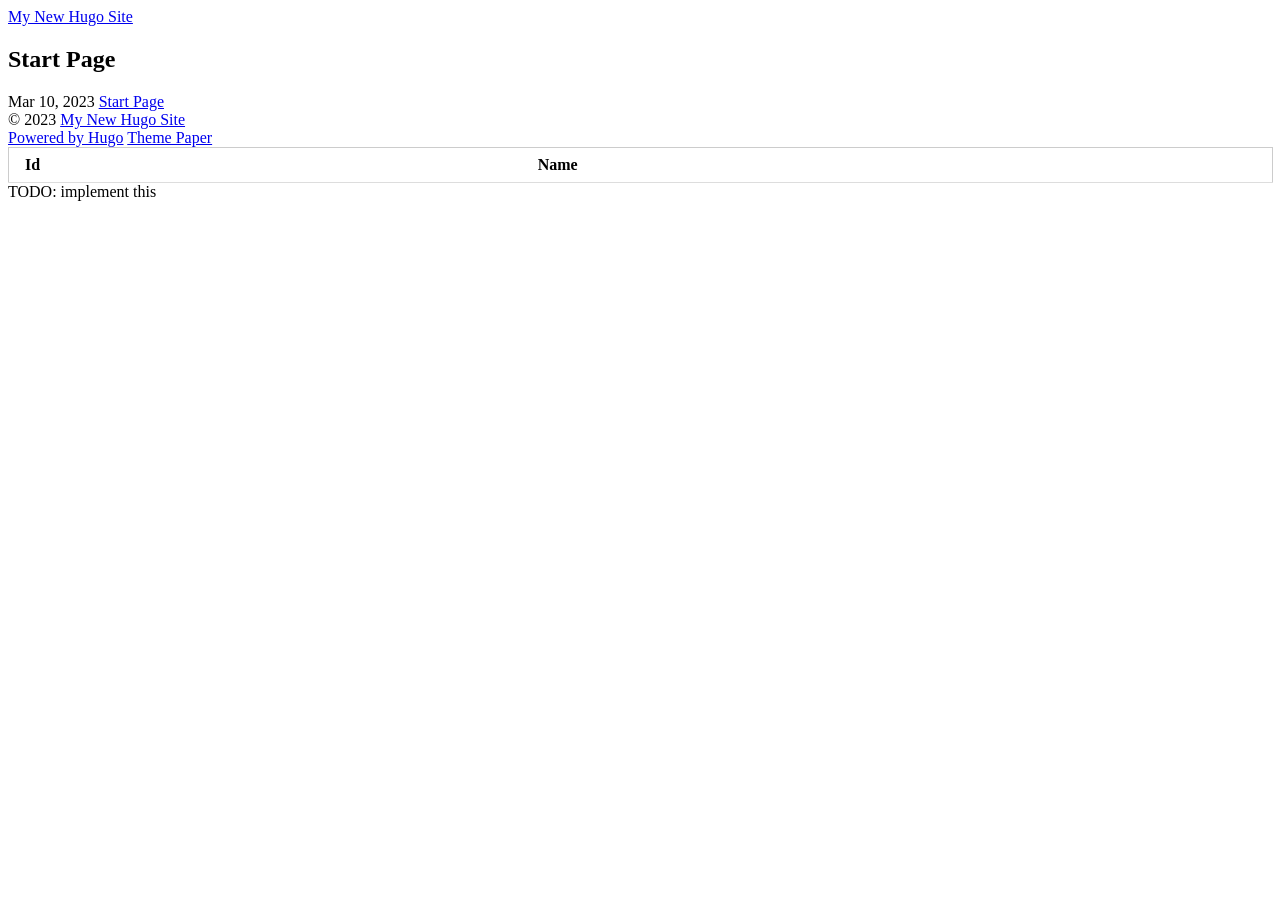
==== index.html @ e4cb15de "Update from https://github.com/g-tikautz/hugo-page/commit/5a14d4e0f225b4b221b2a412a4addc7fe1ceaff1" ====
<!DOCTYPE html>


























<html class="not-ready text-sm lg:text-base" style="--bg: #faf6f1"
  lang="en-us">
<head>
  <meta charset="utf-8" />
  <meta http-equiv="X-UA-Compatible" content="IE=edge" />
  <meta name="viewport" content="width=device-width, initial-scale=1, shrink-to-fit=no" />

  
  <title>My New Hugo Site</title>

  
  <meta name="theme-color" />

  
  
  
  
  <meta name="description" content="A personal blog" />
  <meta name="author" content="My New Hugo Site" />
  

  


  <script defer src="/main.js" defer></script>





  
  
  
  
  
  
  <link rel="preload stylesheet" as="style" href="http://example.org/main.min.css" />

  

  
   
  <link rel="preload" as="image" href="http://example.org/theme.png" />

  
  
  
  

  

  
  <link rel="icon" href="http://example.org/favicon.ico" />
  <link rel="apple-touch-icon" href="http://example.org/apple-touch-icon.png" />

  
  <meta name="generator" content="Hugo 0.111.1">

  
  
  <link rel="alternate" type="application/rss&#43;xml" href="http://example.org/index.xml" title="My New Hugo Site" />
  

  
  
  
  
  
  
  
  
  <meta property="og:title" content="My New Hugo Site" />
<meta property="og:description" content="" />
<meta property="og:type" content="website" />
<meta property="og:url" content="http://example.org/" />

  
  <meta itemprop="name" content="My New Hugo Site">
<meta itemprop="description" content="">
  
  <meta name="twitter:card" content="summary"/>
<meta name="twitter:title" content="My New Hugo Site"/>
<meta name="twitter:description" content=""/>

  
  
</head>

<body class="text-black duration-200 ease-out dark:text-white">
  <header class="mx-auto flex h-[5rem] max-w-3xl px-8 lg:justify-center">
  <div class="relative z-50 mr-auto flex items-center">
    <a
      class="-translate-x-[1px] -translate-y-0.5 text-3xl font-bold"
      href="http://example.org/"
      >My New Hugo Site</a
    >
    <div
      class="btn-dark text-[0] ml-6 h-6 w-6 shrink-0 cursor-pointer [background:url(./theme.png)_left_center/_auto_theme('spacing.6')_no-repeat] [transition:_background-position_0.4s_steps(5)] dark:[background-position:right]"
      role="button"
      aria-label="Dark"
    ></div>
  </div>

  <div
    class="btn-menu relative z-50 -mr-8 flex h-[5rem] w-[5rem] shrink-0 cursor-pointer flex-col items-center justify-center gap-2.5 lg:hidden"
    role="button"
    aria-label="Menu"
  ></div>

  
  <script>
    
    const htmlClass = document.documentElement.classList;
    setTimeout(() => {
      htmlClass.remove('not-ready');
    }, 10);

    
    const btnMenu = document.querySelector('.btn-menu');
    btnMenu.addEventListener('click', () => {
      htmlClass.toggle('open');
    });

    
    const metaTheme = document.querySelector('meta[name="theme-color"]');
    const lightBg = `"#faf6f1"`.replace(/"/g, '');
    const setDark = (isDark) => {
      metaTheme.setAttribute('content', isDark ? '#000' : lightBg);
      htmlClass[isDark ? 'add' : 'remove']('dark');
      localStorage.setItem('dark', isDark);
    };

    
    const darkScheme = window.matchMedia('(prefers-color-scheme: dark)');
    if (htmlClass.contains('dark')) {
      setDark(true);
    } else {
      const darkVal = localStorage.getItem('dark');
      setDark(darkVal ? darkVal === 'true' : darkScheme.matches);
    }

    
    darkScheme.addEventListener('change', (event) => {
      setDark(event.matches);
    });

    
    const btnDark = document.querySelector('.btn-dark');
    btnDark.addEventListener('click', () => {
      setDark(localStorage.getItem('dark') !== 'true');
    });
  </script>

  <div
    class="nav-wrapper fixed inset-x-0 top-full z-40 flex h-full select-none flex-col justify-center pb-16 duration-200 dark:bg-black lg:static lg:h-auto lg:flex-row lg:!bg-transparent lg:pb-0 lg:transition-none"
  >
    
    

    
  </div>
</header>


  <main
    class="prose prose-neutral relative mx-auto min-h-[calc(100%-10rem)] max-w-3xl px-8 pt-16 pb-24 dark:prose-invert">
    











 









<section class="relative my-10 first-of-type:mt-0 last-of-type:mb-0">
  <h2 class="!my-0 pb-1 !leading-none">Start Page</h2>
  <time class="text-sm opacity-50"
    >Mar 10, 2023</time
  >
  <a class="absolute inset-0 text-[0]" href="http://example.org/homepage/start-page/">Start Page</a>
</section>






  </main>

  <footer
  class="opaco mx-auto flex h-[5rem] max-w-3xl items-center px-8 text-[0.9em] opacity-50"
>
  <div class="mr-auto">
    &copy; 2023
    <a class="link" href="http://example.org/">My New Hugo Site</a>
  </div>
  <a class="link mx-6" href="https://gohugo.io/" rel="noopener" target="_blank"
    >Powered by Hugo️️</a
  >️
  <a
    class="link"
    href="https://github.com/nanxiaobei/hugo-paper"
    rel="noopener"
    target="_blank"
    >Theme Paper</a
  >
</footer>

</body>

</html>
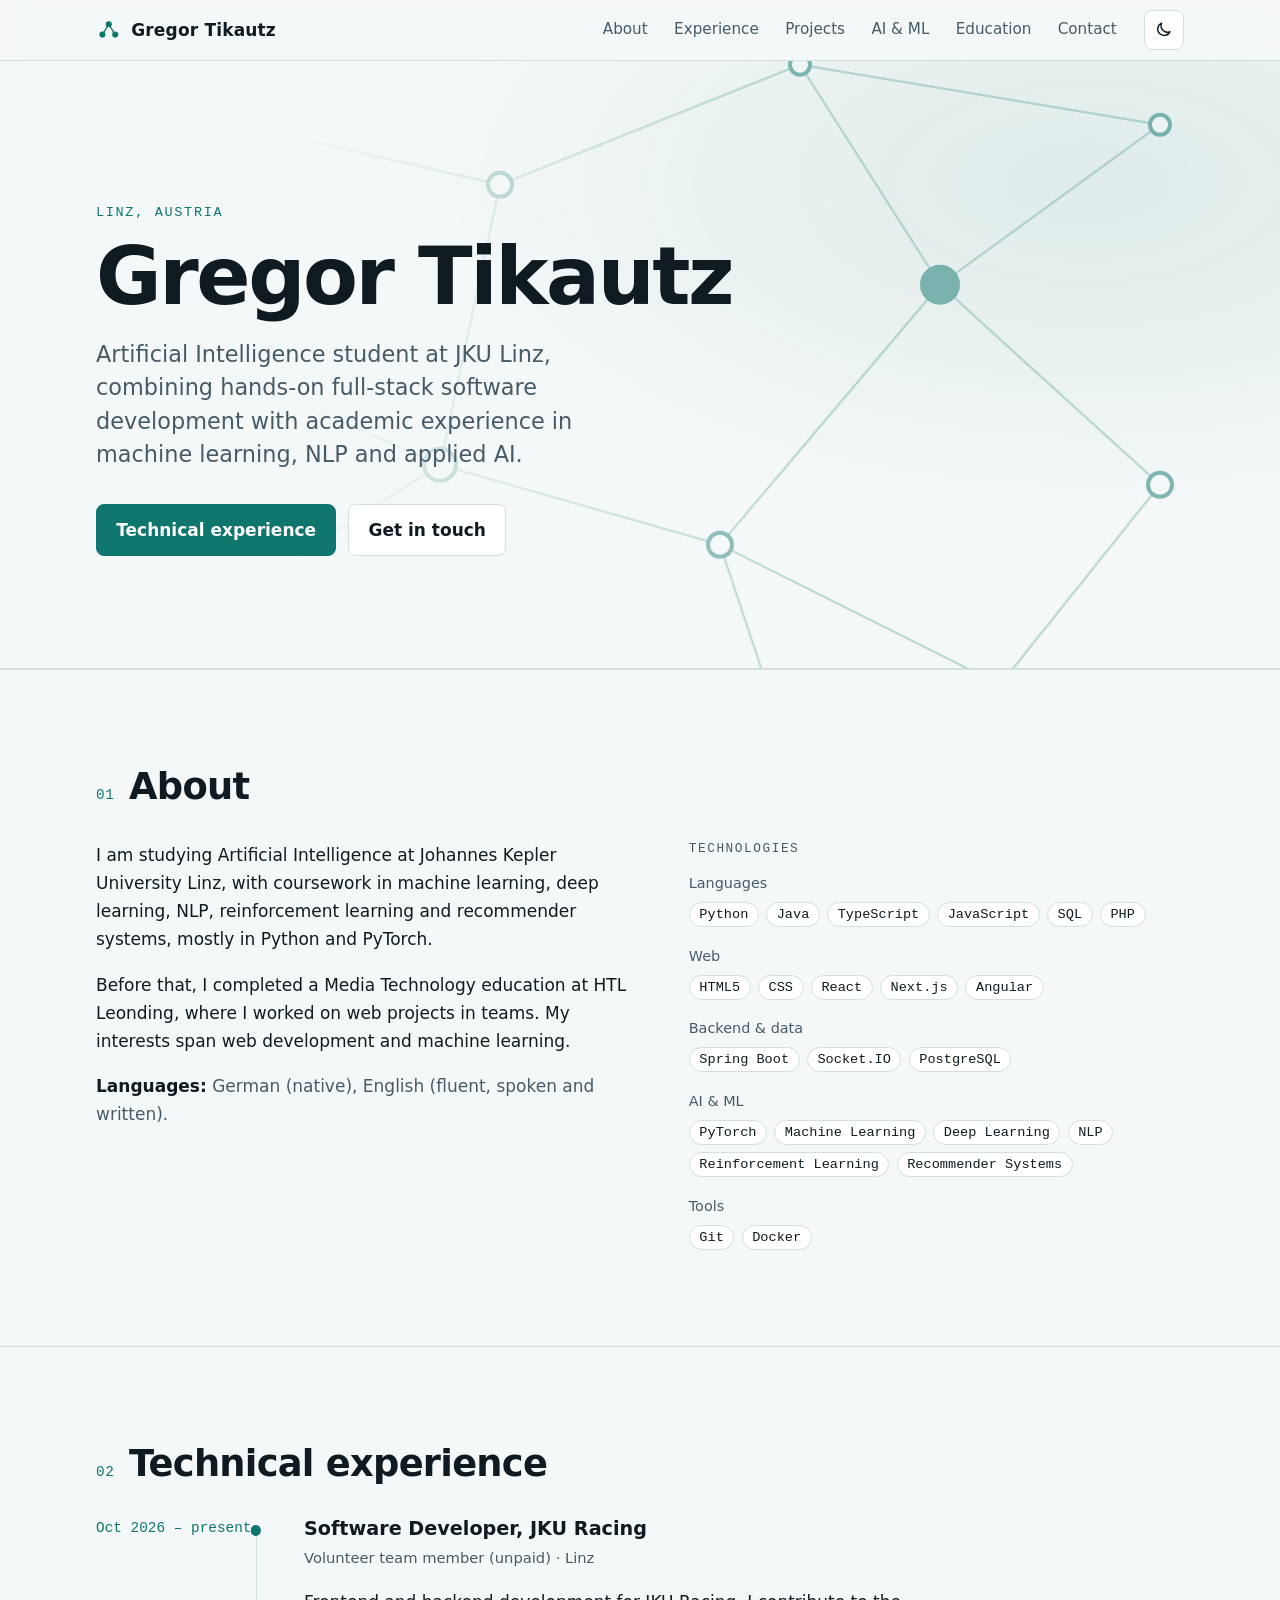
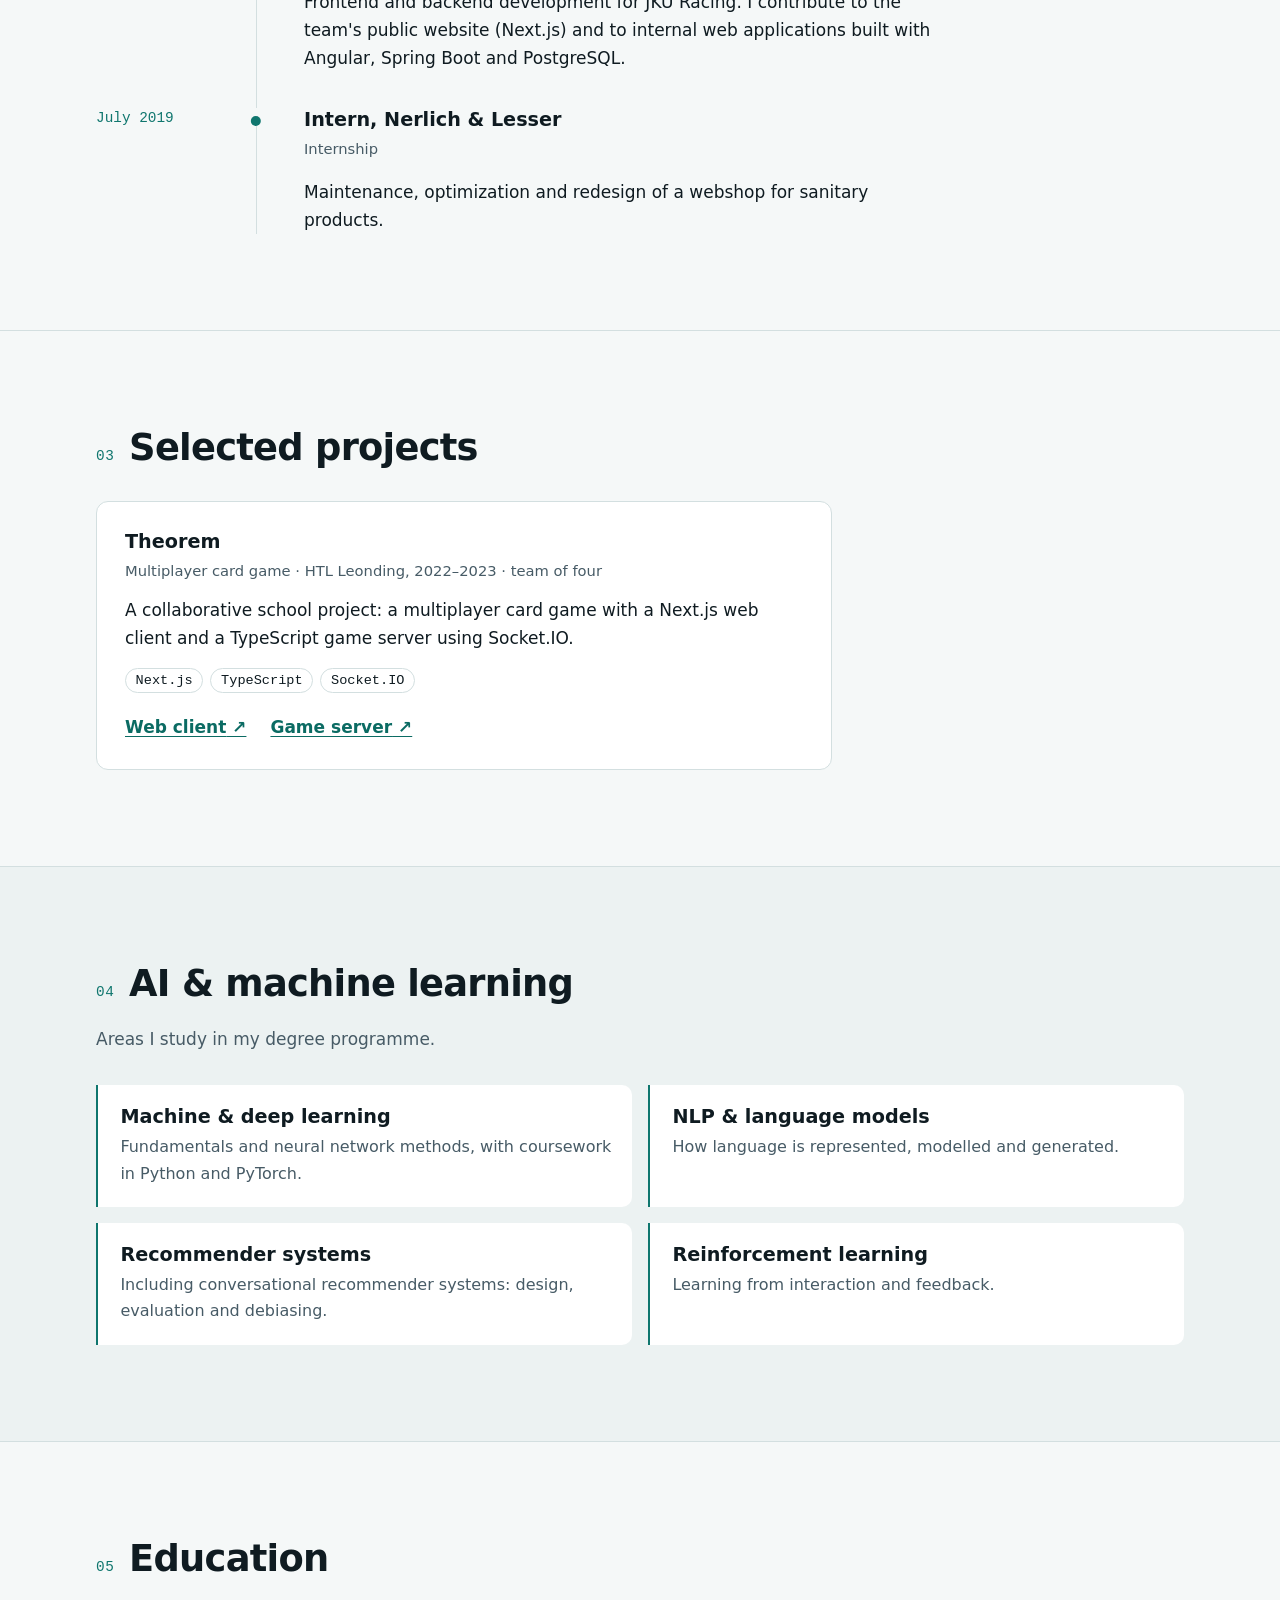
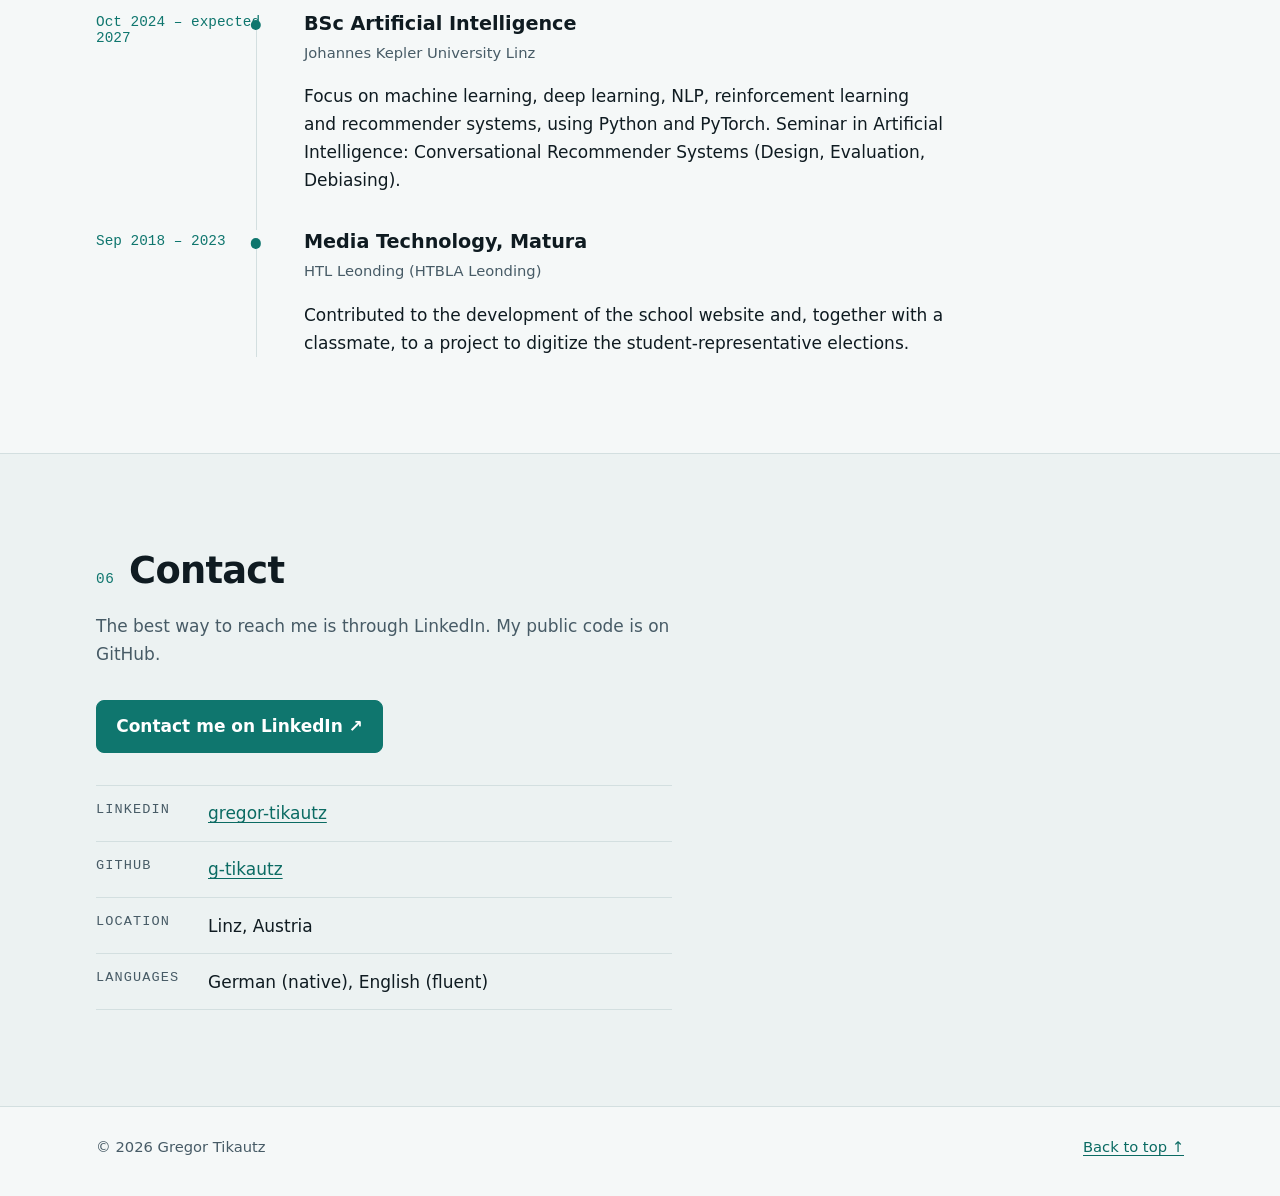
==== commit 06b7b969: "Replace 2023 Hugo placeholder with portfolio site Publishes the built static portfolio at the reposi" ====
--- a/index.html
+++ b/index.html
@@ -1,252 +1,203 @@
-<!DOCTYPE html>
-
-
-
-
-
-
-
-
-
-
-
-
-
-
-
-
-
-
-
-
-
-
-
-
-
-
-<html class="not-ready text-sm lg:text-base" style="--bg: #faf6f1"
-  lang="en-us">
+<!doctype html>
+<html lang="en" data-theme="dark">
 <head>
-  <meta charset="utf-8" />
-  <meta http-equiv="X-UA-Compatible" content="IE=edge" />
-  <meta name="viewport" content="width=device-width, initial-scale=1, shrink-to-fit=no" />
-
-  
-  <title>My New Hugo Site</title>
-
-  
-  <meta name="theme-color" />
-
-  
-  
-  
-  
-  <meta name="description" content="A personal blog" />
-  <meta name="author" content="My New Hugo Site" />
-  
-
-  
-
-
-  <script defer src="/main.js" defer></script>
-
-
-
-
-
-  
-  
-  
-  
-  
-  
-  <link rel="preload stylesheet" as="style" href="http://example.org/main.min.css" />
-
-  
-
-  
-   
-  <link rel="preload" as="image" href="http://example.org/theme.png" />
-
-  
-  
-  
-  
-
-  
-
-  
-  <link rel="icon" href="http://example.org/favicon.ico" />
-  <link rel="apple-touch-icon" href="http://example.org/apple-touch-icon.png" />
-
-  
-  <meta name="generator" content="Hugo 0.111.1">
-
-  
-  
-  <link rel="alternate" type="application/rss&#43;xml" href="http://example.org/index.xml" title="My New Hugo Site" />
-  
-
-  
-  
-  
-  
-  
-  
-  
-  
-  <meta property="og:title" content="My New Hugo Site" />
-<meta property="og:description" content="" />
-<meta property="og:type" content="website" />
-<meta property="og:url" content="http://example.org/" />
-
-  
-  <meta itemprop="name" content="My New Hugo Site">
-<meta itemprop="description" content="">
-  
-  <meta name="twitter:card" content="summary"/>
-<meta name="twitter:title" content="My New Hugo Site"/>
-<meta name="twitter:description" content=""/>
-
-  
-  
+  <meta charset="utf-8">
+  <meta name="viewport" content="width=device-width, initial-scale=1">
+  <title>Gregor Tikautz – AI Student &amp; Software Developer</title>
+  <meta name="description" content="Gregor Tikautz, Artificial Intelligence student at JKU Linz. Full-stack software development, machine learning, NLP and applied AI.">
+  <meta property="og:type" content="website">
+  <meta property="og:title" content="Gregor Tikautz – AI Student &amp; Software Developer">
+  <meta property="og:description" content="Artificial Intelligence student at JKU Linz. Full-stack software development, machine learning, NLP and applied AI.">
+  <meta name="color-scheme" content="dark light">
+  <meta name="theme-color" content="#0d1419">
+  <meta http-equiv="Content-Security-Policy" content="default-src 'none'; script-src 'self'; style-src 'self'; img-src 'self'; base-uri 'none'; form-action 'none'">
+  <link rel="icon" href="favicon.svg" type="image/svg+xml">
+  <script src="theme.js"></script>
+  <link rel="stylesheet" href="style.css">
+  <script src="main.js" defer></script>
 </head>
-
-<body class="text-black duration-200 ease-out dark:text-white">
-  <header class="mx-auto flex h-[5rem] max-w-3xl px-8 lg:justify-center">
-  <div class="relative z-50 mr-auto flex items-center">
-    <a
-      class="-translate-x-[1px] -translate-y-0.5 text-3xl font-bold"
-      href="http://example.org/"
-      >My New Hugo Site</a
-    >
-    <div
-      class="btn-dark text-[0] ml-6 h-6 w-6 shrink-0 cursor-pointer [background:url(./theme.png)_left_center/_auto_theme('spacing.6')_no-repeat] [transition:_background-position_0.4s_steps(5)] dark:[background-position:right]"
-      role="button"
-      aria-label="Dark"
-    ></div>
-  </div>
-
-  <div
-    class="btn-menu relative z-50 -mr-8 flex h-[5rem] w-[5rem] shrink-0 cursor-pointer flex-col items-center justify-center gap-2.5 lg:hidden"
-    role="button"
-    aria-label="Menu"
-  ></div>
-
-  
-  <script>
-    
-    const htmlClass = document.documentElement.classList;
-    setTimeout(() => {
-      htmlClass.remove('not-ready');
-    }, 10);
-
-    
-    const btnMenu = document.querySelector('.btn-menu');
-    btnMenu.addEventListener('click', () => {
-      htmlClass.toggle('open');
-    });
-
-    
-    const metaTheme = document.querySelector('meta[name="theme-color"]');
-    const lightBg = `"#faf6f1"`.replace(/"/g, '');
-    const setDark = (isDark) => {
-      metaTheme.setAttribute('content', isDark ? '#000' : lightBg);
-      htmlClass[isDark ? 'add' : 'remove']('dark');
-      localStorage.setItem('dark', isDark);
-    };
-
-    
-    const darkScheme = window.matchMedia('(prefers-color-scheme: dark)');
-    if (htmlClass.contains('dark')) {
-      setDark(true);
-    } else {
-      const darkVal = localStorage.getItem('dark');
-      setDark(darkVal ? darkVal === 'true' : darkScheme.matches);
-    }
-
-    
-    darkScheme.addEventListener('change', (event) => {
-      setDark(event.matches);
-    });
-
-    
-    const btnDark = document.querySelector('.btn-dark');
-    btnDark.addEventListener('click', () => {
-      setDark(localStorage.getItem('dark') !== 'true');
-    });
-  </script>
-
-  <div
-    class="nav-wrapper fixed inset-x-0 top-full z-40 flex h-full select-none flex-col justify-center pb-16 duration-200 dark:bg-black lg:static lg:h-auto lg:flex-row lg:!bg-transparent lg:pb-0 lg:transition-none"
-  >
-    
-    
-
-    
-  </div>
-</header>
-
-
-  <main
-    class="prose prose-neutral relative mx-auto min-h-[calc(100%-10rem)] max-w-3xl px-8 pt-16 pb-24 dark:prose-invert">
-    
-
-
-
-
-
-
-
-
-
-
-
- 
-
-
-
-
-
-
-
-
-
-<section class="relative my-10 first-of-type:mt-0 last-of-type:mb-0">
-  <h2 class="!my-0 pb-1 !leading-none">Start Page</h2>
-  <time class="text-sm opacity-50"
-    >Mar 10, 2023</time
-  >
-  <a class="absolute inset-0 text-[0]" href="http://example.org/homepage/start-page/">Start Page</a>
-</section>
-
-
-
-
-
-
+<body>
+  <a class="skip" href="#main">Skip to content</a>
+
+  <header class="site-header">
+    <div class="wrap bar">
+      <a class="brand" href="#top" aria-label="Gregor Tikautz, back to top">
+        <svg class="mark" viewBox="0 0 32 32" aria-hidden="true" focusable="false"><path d="M8 22 16 9l8 13" /><circle cx="8" cy="22" r="3"/><circle cx="16" cy="9" r="3"/><circle cx="24" cy="22" r="3"/></svg>
+        <span>Gregor Tikautz</span>
+      </a>
+      <nav id="site-nav" aria-label="Primary">
+        <ul class="nav">
+          <li><a href="#about">About</a></li>
+          <li><a href="#experience">Experience</a></li>
+          <li><a href="#projects">Projects</a></li>
+          <li><a href="#ai">AI &amp; ML</a></li>
+          <li><a href="#education">Education</a></li>
+          <li><a href="#contact">Contact</a></li>
+        </ul>
+      </nav>
+      <button id="menu-toggle" class="menu-toggle" type="button" aria-expanded="false" aria-controls="site-nav">
+        <svg class="i-open" viewBox="0 0 24 24" aria-hidden="true" focusable="false"><path d="M4 7h16M4 12h16M4 17h16"/></svg>
+        <svg class="i-close" viewBox="0 0 24 24" aria-hidden="true" focusable="false"><path d="M6 6l12 12M18 6 6 18"/></svg>
+        <span>Menu</span>
+      </button>
+      <button id="theme-toggle" class="theme-toggle" type="button" aria-pressed="true" aria-label="Switch to light theme">
+        <svg class="i-sun" viewBox="0 0 24 24" aria-hidden="true" focusable="false"><circle cx="12" cy="12" r="4"/><path d="M12 2v2M12 20v2M2 12h2M20 12h2M4.9 4.9l1.4 1.4M17.7 17.7l1.4 1.4M4.9 19.1l1.4-1.4M17.7 6.3l1.4-1.4"/></svg>
+        <svg class="i-moon" viewBox="0 0 24 24" aria-hidden="true" focusable="false"><path d="M20 14.5A8 8 0 0 1 9.5 4 8 8 0 1 0 20 14.5z"/></svg>
+      </button>
+    </div>
+  </header>
+
+  <main id="main">
+    <section id="top" class="hero" aria-labelledby="hero-title">
+      <svg class="net" viewBox="0 0 640 480" aria-hidden="true" focusable="false" preserveAspectRatio="xMaxYMid slice">
+        <g class="edges">
+          <path d="M80 380 220 290 360 330 470 200 580 120"/>
+          <path d="M220 290 250 150 400 90 470 200"/>
+          <path d="M360 330 500 400 580 300 470 200"/>
+          <path d="M250 150 120 120 60 220 220 290"/>
+          <path d="M400 90 580 120"/>
+          <path d="M500 400 400 450 360 330"/>
+        </g>
+        <g class="nodes">
+          <circle cx="80" cy="380" r="5"/><circle cx="220" cy="290" r="8"/><circle cx="360" cy="330" r="6"/>
+          <circle cx="470" cy="200" r="9" class="hot"/><circle cx="580" cy="120" r="5"/><circle cx="250" cy="150" r="6"/>
+          <circle cx="400" cy="90" r="5"/><circle cx="500" cy="400" r="5"/><circle cx="580" cy="300" r="6"/>
+          <circle cx="120" cy="120" r="4"/><circle cx="60" cy="220" r="5"/><circle cx="400" cy="450" r="4"/>
+        </g>
+      </svg>
+      <div class="wrap hero-inner">
+        <p class="eyebrow">Linz, Austria</p>
+        <h1 id="hero-title">Gregor Tikautz</h1>
+        <p class="lede">Artificial Intelligence student at JKU Linz, combining hands-on full-stack software development with academic experience in machine learning, NLP and applied AI.</p>
+        <ul class="actions">
+          <li><a class="btn primary" href="#experience">Technical experience</a></li>
+          <li><a class="btn" href="#contact">Get in touch</a></li>
+        </ul>
+      </div>
+    </section>
+
+    <section id="about" aria-labelledby="about-h">
+      <div class="wrap">
+        <h2 id="about-h"><span class="num" aria-hidden="true">01</span>About</h2>
+        <div class="grid two">
+          <div class="prose">
+            <p>I am studying Artificial Intelligence at Johannes Kepler University Linz, with coursework in machine learning, deep learning, NLP, reinforcement learning and recommender systems, mostly in Python and PyTorch.</p>
+            <p>Before that, I completed a Media Technology education at HTL Leonding, where I worked on web projects in teams. My interests span web development and machine learning.</p>
+            <p class="langs"><strong>Languages:</strong> German (native), English (fluent, spoken and written).</p>
+          </div>
+          <div class="skills">
+            <h3 class="small">Technologies</h3>
+            <dl>
+              <div><dt>Languages</dt><dd><ul class="tags"><li>Python</li><li>Java</li><li>TypeScript</li><li>JavaScript</li><li>SQL</li><li>PHP</li></ul></dd></div>
+              <div><dt>Web</dt><dd><ul class="tags"><li>HTML5</li><li>CSS</li><li>React</li><li>Next.js</li><li>Angular</li></ul></dd></div>
+              <div><dt>Backend &amp; data</dt><dd><ul class="tags"><li>Spring Boot</li><li>Socket.IO</li><li>PostgreSQL</li></ul></dd></div>
+              <div><dt>AI &amp; ML</dt><dd><ul class="tags"><li>PyTorch</li><li>Machine Learning</li><li>Deep Learning</li><li>NLP</li><li>Reinforcement Learning</li><li>Recommender Systems</li></ul></dd></div>
+              <div><dt>Tools</dt><dd><ul class="tags"><li>Git</li><li>Docker</li></ul></dd></div>
+            </dl>
+          </div>
+        </div>
+      </div>
+    </section>
+
+    <section id="experience" aria-labelledby="exp-h">
+      <div class="wrap">
+        <h2 id="exp-h"><span class="num" aria-hidden="true">02</span>Technical experience</h2>
+        <ol class="timeline">
+          <li>
+            <div class="when"><time datetime="2026-10">Oct 2026</time> – present</div>
+            <div class="what">
+              <h3>Software Developer, JKU Racing</h3>
+              <p class="meta">Volunteer team member (unpaid) · Linz</p>
+              <p>Frontend and backend development for JKU Racing. I contribute to the team's public website (Next.js) and to internal web applications built with Angular, Spring Boot and PostgreSQL.</p>
+            </div>
+          </li>
+          <li>
+            <div class="when"><time datetime="2019-07">July 2019</time></div>
+            <div class="what">
+              <h3>Intern, Nerlich &amp; Lesser</h3>
+              <p class="meta">Internship</p>
+              <p>Maintenance, optimization and redesign of a webshop for sanitary products.</p>
+            </div>
+          </li>
+        </ol>
+      </div>
+    </section>
+
+    <section id="projects" aria-labelledby="proj-h">
+      <div class="wrap">
+        <h2 id="proj-h"><span class="num" aria-hidden="true">03</span>Selected projects</h2>
+        <article class="card project">
+          <div class="card-head">
+            <h3>Theorem</h3>
+            <p class="meta">Multiplayer card game · HTL Leonding, 2022–2023 · team of four</p>
+          </div>
+          <p>A collaborative school project: a multiplayer card game with a Next.js web client and a TypeScript game server using Socket.IO.</p>
+          <ul class="tags"><li>Next.js</li><li>TypeScript</li><li>Socket.IO</li></ul>
+          <ul class="links">
+            <li><a href="https://github.com/5AHITM/Theorem" rel="noopener">Web client<span class="sr"> (GitHub repository)</span> ↗</a></li>
+            <li><a href="https://github.com/g-tikautz/Theorem-socket-server" rel="noopener">Game server<span class="sr"> (GitHub repository)</span> ↗</a></li>
+          </ul>
+        </article>
+      </div>
+    </section>
+
+    <section id="ai" aria-labelledby="ai-h">
+      <div class="wrap">
+        <h2 id="ai-h"><span class="num" aria-hidden="true">04</span>AI &amp; machine learning</h2>
+        <p class="section-intro">Areas I study in my degree programme.</p>
+        <ul class="interests">
+          <li><h3>Machine &amp; deep learning</h3><p>Fundamentals and neural network methods, with coursework in Python and PyTorch.</p></li>
+          <li><h3>NLP &amp; language models</h3><p>How language is represented, modelled and generated.</p></li>
+          <li><h3>Recommender systems</h3><p>Including conversational recommender systems: design, evaluation and debiasing.</p></li>
+          <li><h3>Reinforcement learning</h3><p>Learning from interaction and feedback.</p></li>
+        </ul>
+      </div>
+    </section>
+
+    <section id="education" aria-labelledby="edu-h">
+      <div class="wrap">
+        <h2 id="edu-h"><span class="num" aria-hidden="true">05</span>Education</h2>
+        <ol class="timeline">
+          <li>
+            <div class="when">Oct 2024 – expected 2027</div>
+            <div class="what">
+              <h3>BSc Artificial Intelligence</h3>
+              <p class="meta">Johannes Kepler University Linz</p>
+              <p>Focus on machine learning, deep learning, NLP, reinforcement learning and recommender systems, using Python and PyTorch. Seminar in Artificial Intelligence: Conversational Recommender Systems (Design, Evaluation, Debiasing).</p>
+            </div>
+          </li>
+          <li>
+            <div class="when">Sep 2018 – 2023</div>
+            <div class="what">
+              <h3>Media Technology, Matura</h3>
+              <p class="meta">HTL Leonding (HTBLA Leonding)</p>
+              <p>Contributed to the development of the school website and, together with a classmate, to a project to digitize the student-representative elections.</p>
+            </div>
+          </li>
+        </ol>
+      </div>
+    </section>
+
+    <section id="contact" aria-labelledby="contact-h">
+      <div class="wrap">
+        <h2 id="contact-h"><span class="num" aria-hidden="true">06</span>Contact</h2>
+        <p class="section-intro">The best way to reach me is through LinkedIn. My public code is on GitHub.</p>
+        <p class="contact-cta"><a class="btn primary" href="https://www.linkedin.com/in/gregor-tikautz-406a78265/" rel="noopener me">Contact me on LinkedIn<span class="sr"> (opens LinkedIn)</span> ↗</a></p>
+        <ul class="contact">
+          <li><span class="label">LinkedIn</span><a href="https://www.linkedin.com/in/gregor-tikautz-406a78265/" rel="noopener me">gregor-tikautz</a></li>
+          <li><span class="label">GitHub</span><a href="https://github.com/g-tikautz" rel="noopener me">g-tikautz</a></li>
+          <li><span class="label">Location</span><span>Linz, Austria</span></li>
+          <li><span class="label">Languages</span><span>German (native), English (fluent)</span></li>
+        </ul>
+      </div>
+    </section>
   </main>
 
-  <footer
-  class="opaco mx-auto flex h-[5rem] max-w-3xl items-center px-8 text-[0.9em] opacity-50"
->
-  <div class="mr-auto">
-    &copy; 2023
-    <a class="link" href="http://example.org/">My New Hugo Site</a>
-  </div>
-  <a class="link mx-6" href="https://gohugo.io/" rel="noopener" target="_blank"
-    >Powered by Hugo️️</a
-  >️
-  <a
-    class="link"
-    href="https://github.com/nanxiaobei/hugo-paper"
-    rel="noopener"
-    target="_blank"
-    >Theme Paper</a
-  >
-</footer>
-
+  <footer class="site-footer">
+    <div class="wrap">
+      <p>© <span id="year">2026</span> Gregor Tikautz</p>
+      <p><a href="#top">Back to top ↑</a></p>
+    </div>
+  </footer>
 </body>
-
-</html>+</html>
--- a/style.css
+++ b/style.css
@@ -0,0 +1,150 @@
+:root {
+  --bg: #0d1419; --bg-2: #121b22; --surface: #162029; --line: #25333f;
+  --text: #e6edf1; --muted: #9db0bc; --accent: #2dd4bf; --accent-ink: #062622;
+  --link: #5eead4; --focus: #5eead4; --net: #2dd4bf;
+  --font: "Segoe UI Variable Display", "Segoe UI", Inter, system-ui, -apple-system, "Helvetica Neue", Arial, sans-serif;
+  --mono: ui-monospace, "Cascadia Code", "SF Mono", Consolas, Menlo, monospace;
+  --max: 68rem;
+  color-scheme: dark;
+}
+:root[data-theme="light"] {
+  --bg: #f5f8f8; --bg-2: #ecf2f2; --surface: #ffffff; --line: #d3dfe0;
+  --text: #0f1b21; --muted: #475b66; --accent: #0f766e; --accent-ink: #ffffff;
+  --link: #0b6b63; --focus: #0f766e; --net: #0f766e;
+  color-scheme: light;
+}
+* { box-sizing: border-box; }
+html { scroll-behavior: smooth; scroll-padding-top: 4.5rem; }
+body { margin: 0; background: var(--bg); color: var(--text); font: 1.0625rem/1.65 var(--font); -webkit-font-smoothing: antialiased; }
+a { color: var(--link); text-underline-offset: .2em; }
+a:hover { text-decoration-thickness: 2px; }
+:focus-visible { outline: 3px solid var(--focus); outline-offset: 3px; border-radius: 3px; }
+ul, ol { margin: 0; padding: 0; list-style: none; }
+.wrap { width: min(100% - 2rem, var(--max)); margin-inline: auto; }
+.sr { position: absolute; width: 1px; height: 1px; overflow: hidden; clip-path: inset(50%); white-space: nowrap; }
+.skip { position: absolute; left: 1rem; top: -4rem; background: var(--accent); color: var(--accent-ink); padding: .6rem 1rem; border-radius: 6px; z-index: 20; font-weight: 600; }
+.skip:focus { top: 1rem; }
+
+.site-header { position: sticky; top: 0; z-index: 10; background: color-mix(in srgb, var(--bg) 88%, transparent); backdrop-filter: blur(10px); border-bottom: 1px solid var(--line); }
+.bar { display: flex; align-items: center; gap: 1rem; min-height: 3.75rem; }
+.brand { display: flex; align-items: center; gap: .6rem; font-weight: 650; color: var(--text); text-decoration: none; letter-spacing: .01em; }
+.mark { width: 1.6rem; height: 1.6rem; fill: var(--accent); stroke: var(--accent); stroke-width: 1.6; }
+.mark path { fill: none; }
+nav { margin-left: auto; }
+.nav { display: flex; gap: .25rem; }
+.nav a { display: block; padding: .45rem .7rem; color: var(--muted); text-decoration: none; border-radius: 6px; font-size: .95rem; }
+.nav a:hover { color: var(--text); background: var(--surface); }
+.theme-toggle { display: grid; place-items: center; width: 2.5rem; height: 2.5rem; border: 1px solid var(--line); background: var(--surface); color: var(--text); border-radius: 8px; cursor: pointer; }
+.theme-toggle:hover { border-color: var(--accent); }
+.theme-toggle svg { width: 1.2rem; height: 1.2rem; fill: none; stroke: currentColor; stroke-width: 1.8; stroke-linecap: round; stroke-linejoin: round; }
+:root[data-theme="dark"] .i-moon, :root[data-theme="light"] .i-sun { display: none; }
+
+.hero { position: relative; overflow: hidden; padding: clamp(4.5rem, 12vw, 9rem) 0 clamp(4rem, 9vw, 7rem); border-bottom: 1px solid var(--line); background: radial-gradient(60rem 30rem at 85% 20%, color-mix(in srgb, var(--accent) 10%, transparent), transparent 70%), var(--bg); }
+.net { position: absolute; inset: 0; width: 100%; height: 100%; opacity: .5; pointer-events: none; }
+.net .edges path { fill: none; stroke: var(--net); stroke-width: 1.2; opacity: .45; }
+.net .nodes circle { fill: var(--bg); stroke: var(--net); stroke-width: 2; }
+.net .nodes .hot { fill: var(--net); }
+.hero-inner { position: relative; }
+.hero-inner > * { max-width: 44rem; }
+.eyebrow { font: .85rem var(--mono); letter-spacing: .12em; text-transform: uppercase; color: var(--accent); margin: 0 0 1rem; }
+h1 { font-size: clamp(2.8rem, 8vw, 5rem); line-height: 1.02; letter-spacing: -.03em; margin: 0 0 1.25rem; font-weight: 700; }
+.lede { font-size: clamp(1.15rem, 2.4vw, 1.4rem); color: var(--muted); max-width: 36rem; margin: 0 0 2rem; line-height: 1.5; }
+.actions { display: flex; flex-wrap: wrap; gap: .75rem; }
+.btn { display: inline-block; padding: .7rem 1.2rem; border: 1px solid var(--line); border-radius: 8px; text-decoration: none; color: var(--text); background: var(--surface); font-weight: 600; }
+.btn:hover { border-color: var(--accent); }
+.btn.primary { background: var(--accent); color: var(--accent-ink); border-color: var(--accent); }
+.btn.primary:hover { filter: brightness(1.08); }
+
+section { padding: clamp(3.5rem, 8vw, 6rem) 0; }
+section + section { border-top: 1px solid var(--line); }
+#ai, #contact { background: var(--bg-2); }
+h2 { display: flex; align-items: baseline; gap: .9rem; font-size: clamp(1.7rem, 4vw, 2.3rem); letter-spacing: -.02em; margin: 0 0 2rem; line-height: 1.15; }
+.num { font: .9rem var(--mono); color: var(--accent); letter-spacing: .05em; }
+h3 { font-size: 1.2rem; margin: 0 0 .25rem; line-height: 1.3; }
+h3.small { font: .8rem var(--mono); letter-spacing: .12em; text-transform: uppercase; color: var(--muted); margin-bottom: 1rem; }
+.section-intro { color: var(--muted); max-width: 40rem; margin: -.75rem 0 2rem; }
+.meta { font-size: .92rem; color: var(--muted); margin: 0 0 .6rem; }
+.grid.two { display: grid; gap: 3rem; grid-template-columns: 1fr; }
+@media (min-width: 52rem) { .grid.two { grid-template-columns: 1.1fr 1fr; } }
+.prose p { margin: 0 0 1.1rem; max-width: 38rem; }
+.langs { color: var(--muted); }
+.langs strong { color: var(--text); }
+
+.skills dl { margin: 0; display: grid; gap: 1.1rem; }
+.skills dt { font-size: .9rem; color: var(--muted); margin-bottom: .4rem; }
+.skills dd { margin: 0; }
+.tags { display: flex; flex-wrap: wrap; gap: .45rem; }
+.tags li { font: .85rem var(--mono); padding: .25rem .6rem; border: 1px solid var(--line); border-radius: 999px; background: var(--surface); }
+
+.timeline { display: grid; gap: 2.25rem; }
+.timeline li { display: grid; gap: .5rem 2rem; grid-template-columns: 1fr; position: relative; }
+@media (min-width: 46rem) {
+  .timeline li { grid-template-columns: 11rem 1fr; }
+  .timeline li::before { content: ""; position: absolute; left: 11rem; top: .55rem; bottom: -2.25rem; width: 1px; background: var(--line); transform: translateX(-1rem); }
+  .timeline li:last-child::before { bottom: 0; }
+  .timeline li::after { content: ""; position: absolute; left: 11rem; top: .5rem; width: .65rem; height: .65rem; border-radius: 50%; background: var(--accent); transform: translateX(calc(-1rem - 50%)); }
+}
+.when { font: .9rem var(--mono); color: var(--accent); padding-top: .15rem; }
+.what p:last-child { margin-bottom: 0; max-width: 40rem; }
+
+.card { background: var(--surface); border: 1px solid var(--line); border-radius: 12px; padding: 1.75rem; max-width: 46rem; }
+.card p { margin: 0 0 1rem; }
+.card .meta { margin-bottom: .75rem; }
+.card .tags { margin-bottom: 1.25rem; }
+.links { display: flex; flex-wrap: wrap; gap: .5rem 1.5rem; }
+.links a { font-weight: 600; }
+
+.interests { display: grid; gap: 1rem; grid-template-columns: 1fr; }
+@media (min-width: 40rem) { .interests { grid-template-columns: 1fr 1fr; } }
+.interests li { padding: 1.25rem 1.25rem 1.25rem 1.4rem; border-left: 2px solid var(--accent); background: var(--surface); border-radius: 0 10px 10px 0; }
+.interests p { margin: .25rem 0 0; color: var(--muted); font-size: 1rem; }
+
+.contact { display: grid; max-width: 36rem; border-top: 1px solid var(--line); }
+.contact li { display: flex; gap: 1rem; padding: .85rem 0; border-bottom: 1px solid var(--line); flex-wrap: wrap; }
+.label { flex: 0 0 6rem; font: .85rem var(--mono); letter-spacing: .08em; text-transform: uppercase; color: var(--muted); padding-top: .15rem; }
+
+.site-footer { border-top: 1px solid var(--line); padding: 1.75rem 0; color: var(--muted); font-size: .92rem; }
+.site-footer .wrap { display: flex; justify-content: space-between; flex-wrap: wrap; gap: .5rem; }
+.site-footer p { margin: 0; }
+
+@media (prefers-reduced-motion: reduce) { html { scroll-behavior: auto; } * { transition: none !important; animation: none !important; } }
+
+.nf { padding: 8rem 0; }
+
+
+.menu-toggle { display: none; align-items: center; gap: .5rem; height: 2.75rem; padding: 0 .9rem; border: 1px solid var(--line); background: var(--surface); color: var(--text); border-radius: 8px; font: inherit; font-size: .95rem; font-weight: 600; cursor: pointer; }
+.menu-toggle:hover { border-color: var(--accent); }
+.menu-toggle svg { width: 1.2rem; height: 1.2rem; fill: none; stroke: currentColor; stroke-width: 1.8; stroke-linecap: round; }
+.menu-toggle .i-close { display: none; }
+.menu-toggle[aria-expanded="true"] .i-open { display: none; }
+.menu-toggle[aria-expanded="true"] .i-close { display: block; }
+
+@media (max-width: 52rem) {
+  .net { opacity: .3; }
+  html { scroll-padding-top: 4.75rem; }
+  .theme-toggle { width: 2.75rem; height: 2.75rem; }
+  .bar { flex-wrap: wrap; min-height: 4rem; }
+  .brand { margin-right: auto; }
+  nav { margin-left: 0; order: 3; flex: 0 0 100%; }
+  .nav { flex-wrap: wrap; padding-bottom: .6rem; }
+  .nav a { min-height: 2.75rem; display: flex; align-items: center; padding: 0 .75rem; }
+  /* With JS: collapsible overlay menu, so the header never changes height. */
+  .js .menu-toggle { display: inline-flex; }
+  .js nav { display: none; position: absolute; left: 0; right: 0; top: 100%; background: var(--bg); border-bottom: 1px solid var(--line); box-shadow: 0 12px 24px -12px rgb(0 0 0 / .35); }
+  .js nav.open { display: block; }
+  .js .nav { flex-direction: column; gap: 0; width: min(100% - 2rem, var(--max)); margin-inline: auto; padding: .5rem 0 .75rem; }
+  .js .nav a { font-size: 1.05rem; border-radius: 8px; }
+}
+@media (max-width: 52rem) and (prefers-reduced-motion: no-preference) {
+  .js nav.open { animation: menu-in .15s ease-out; }
+  @keyframes menu-in { from { opacity: 0; transform: translateY(-4px); } }
+}
+@media (min-width: 52.01rem) {
+  .net { -webkit-mask-image: linear-gradient(90deg, transparent 20%, #000 62%); mask-image: linear-gradient(90deg, transparent 20%, #000 62%); }
+}
+@media (max-width: 26rem) {
+  .menu-toggle { width: 2.75rem; padding: 0; justify-content: center; }
+  .menu-toggle span { position: absolute; width: 1px; height: 1px; overflow: hidden; clip-path: inset(50%); white-space: nowrap; }
+  .bar { gap: .6rem; }
+}
+.contact-cta { margin: 0 0 2rem; }
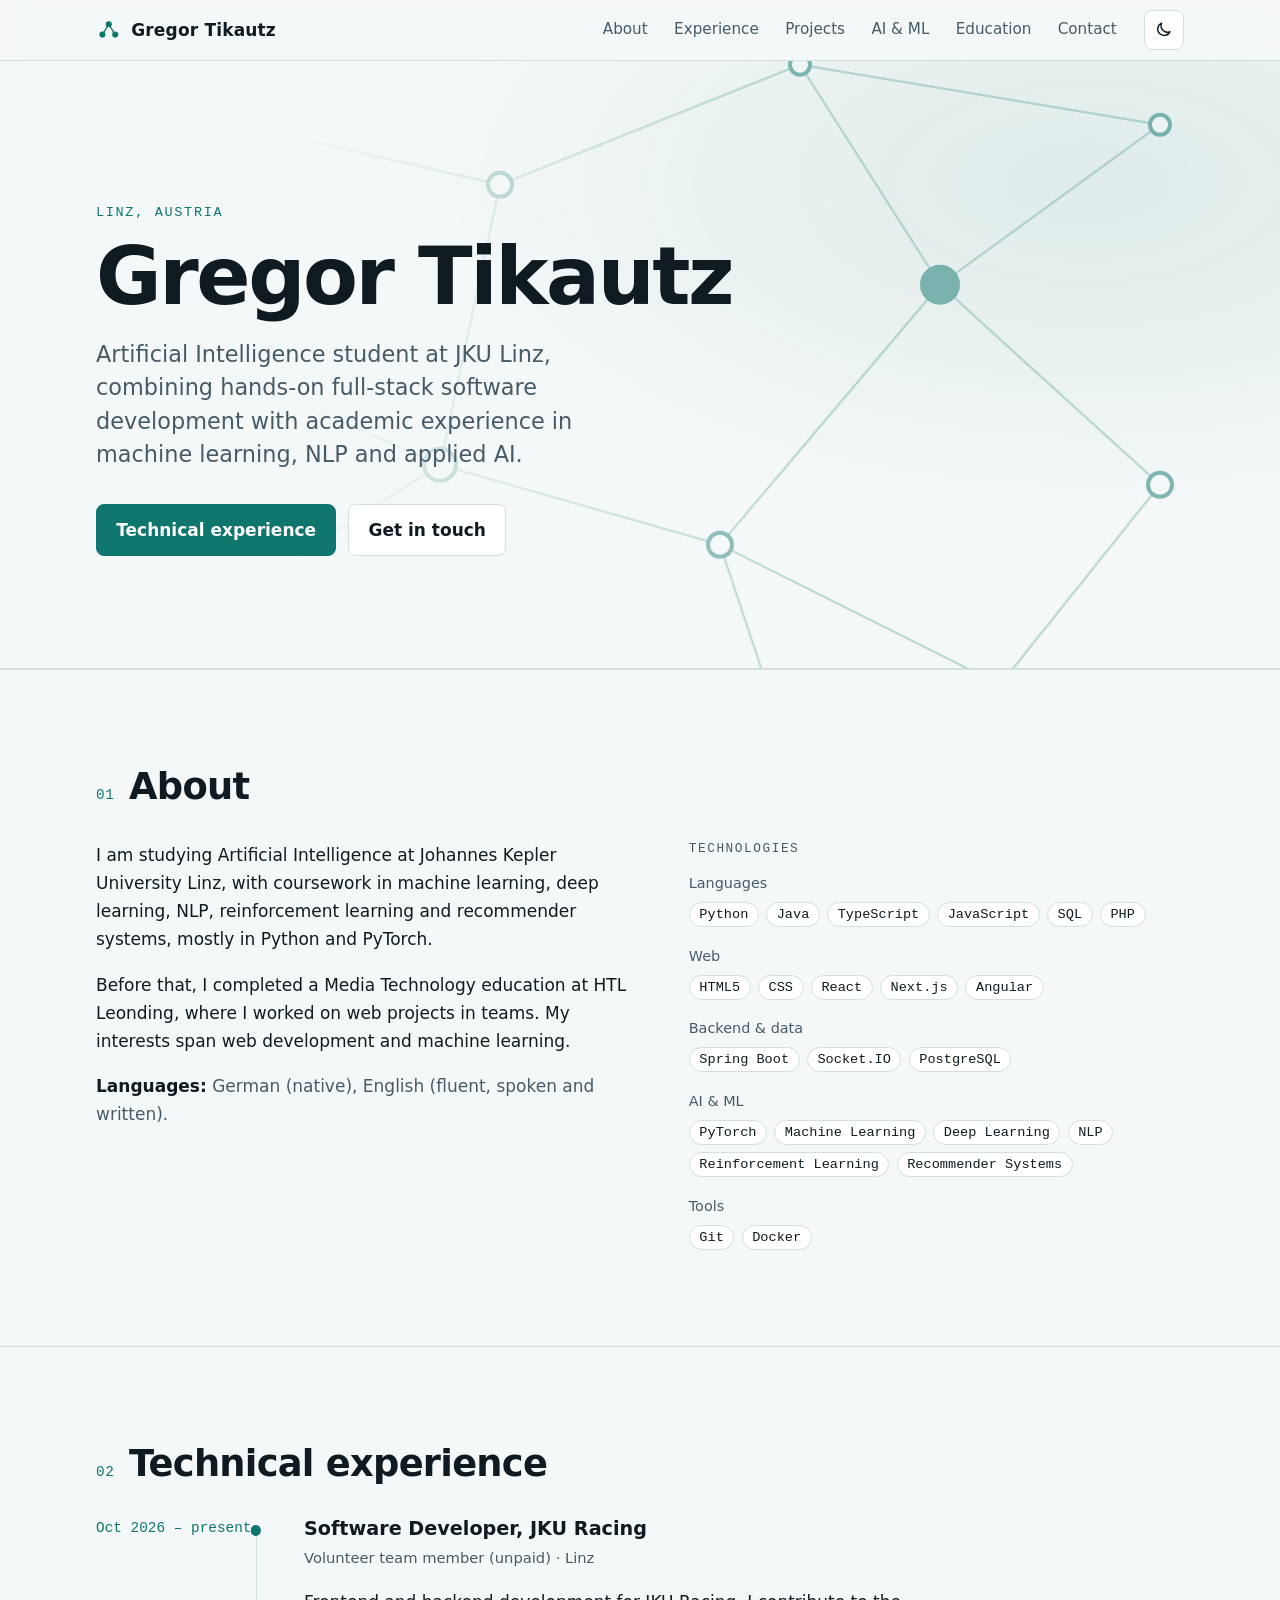
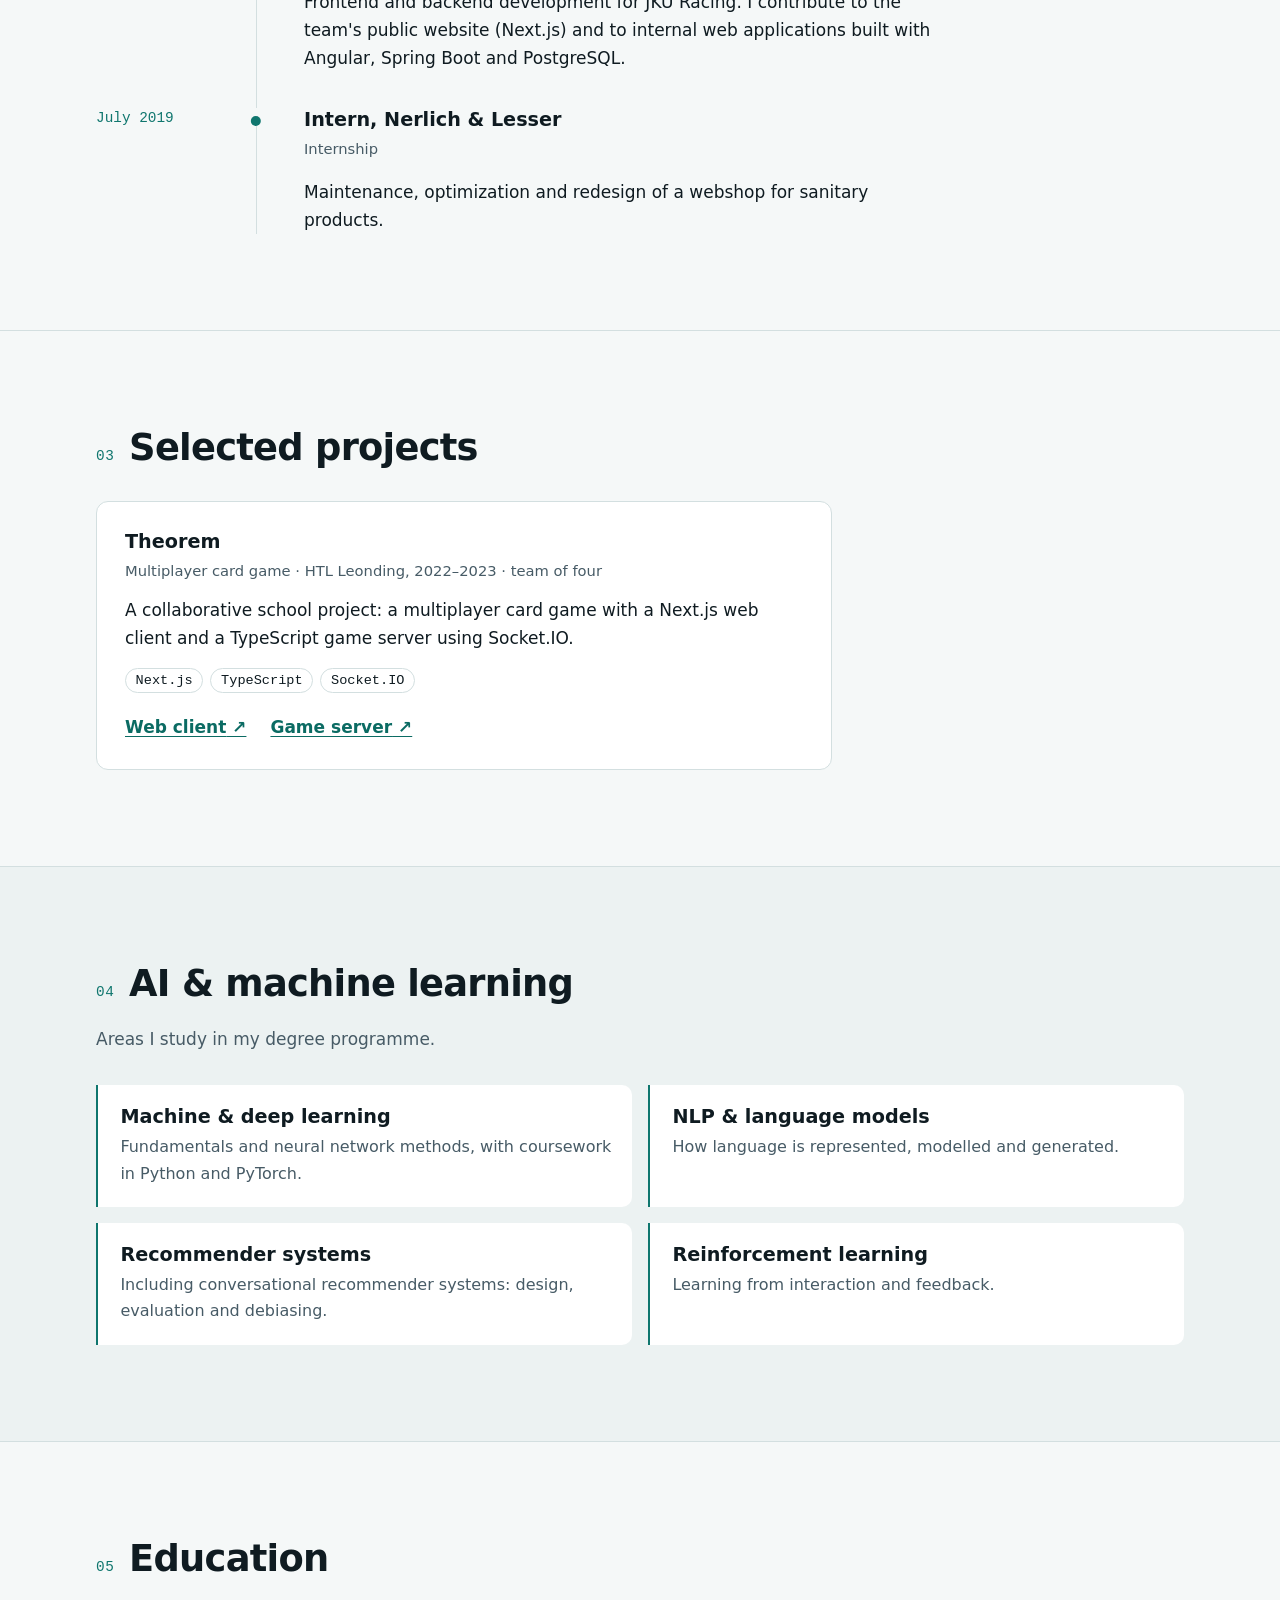
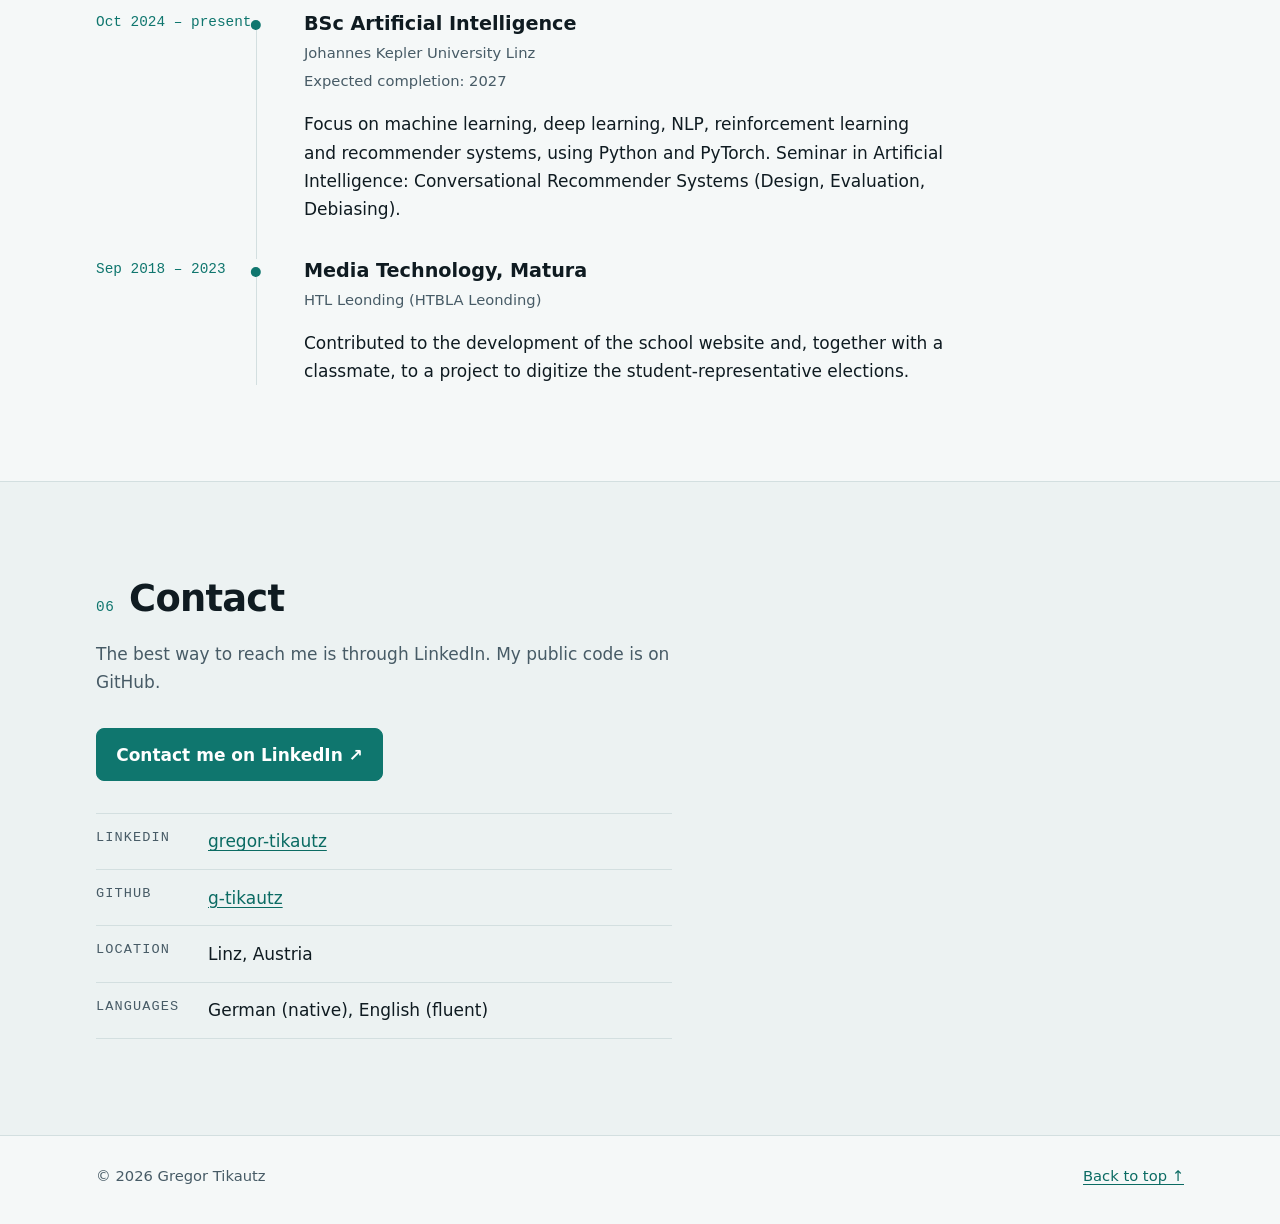
==== commit 3df78934: "Education: show JKU start as present and expected completion separately Co-Authored-By: Claude Sonne" ====
--- a/index.html
+++ b/index.html
@@ -159,10 +159,11 @@
         <h2 id="edu-h"><span class="num" aria-hidden="true">05</span>Education</h2>
         <ol class="timeline">
           <li>
-            <div class="when">Oct 2024 – expected 2027</div>
+            <div class="when">Oct 2024 – present</div>
             <div class="what">
               <h3>BSc Artificial Intelligence</h3>
               <p class="meta">Johannes Kepler University Linz</p>
+              <p class="meta">Expected completion: 2027</p>
               <p>Focus on machine learning, deep learning, NLP, reinforcement learning and recommender systems, using Python and PyTorch. Seminar in Artificial Intelligence: Conversational Recommender Systems (Design, Evaluation, Debiasing).</p>
             </div>
           </li>
--- a/style.css
+++ b/style.css
@@ -148,3 +148,4 @@
   .bar { gap: .6rem; }
 }
 .contact-cta { margin: 0 0 2rem; }
+.meta + .meta { margin-top: -.35rem; }
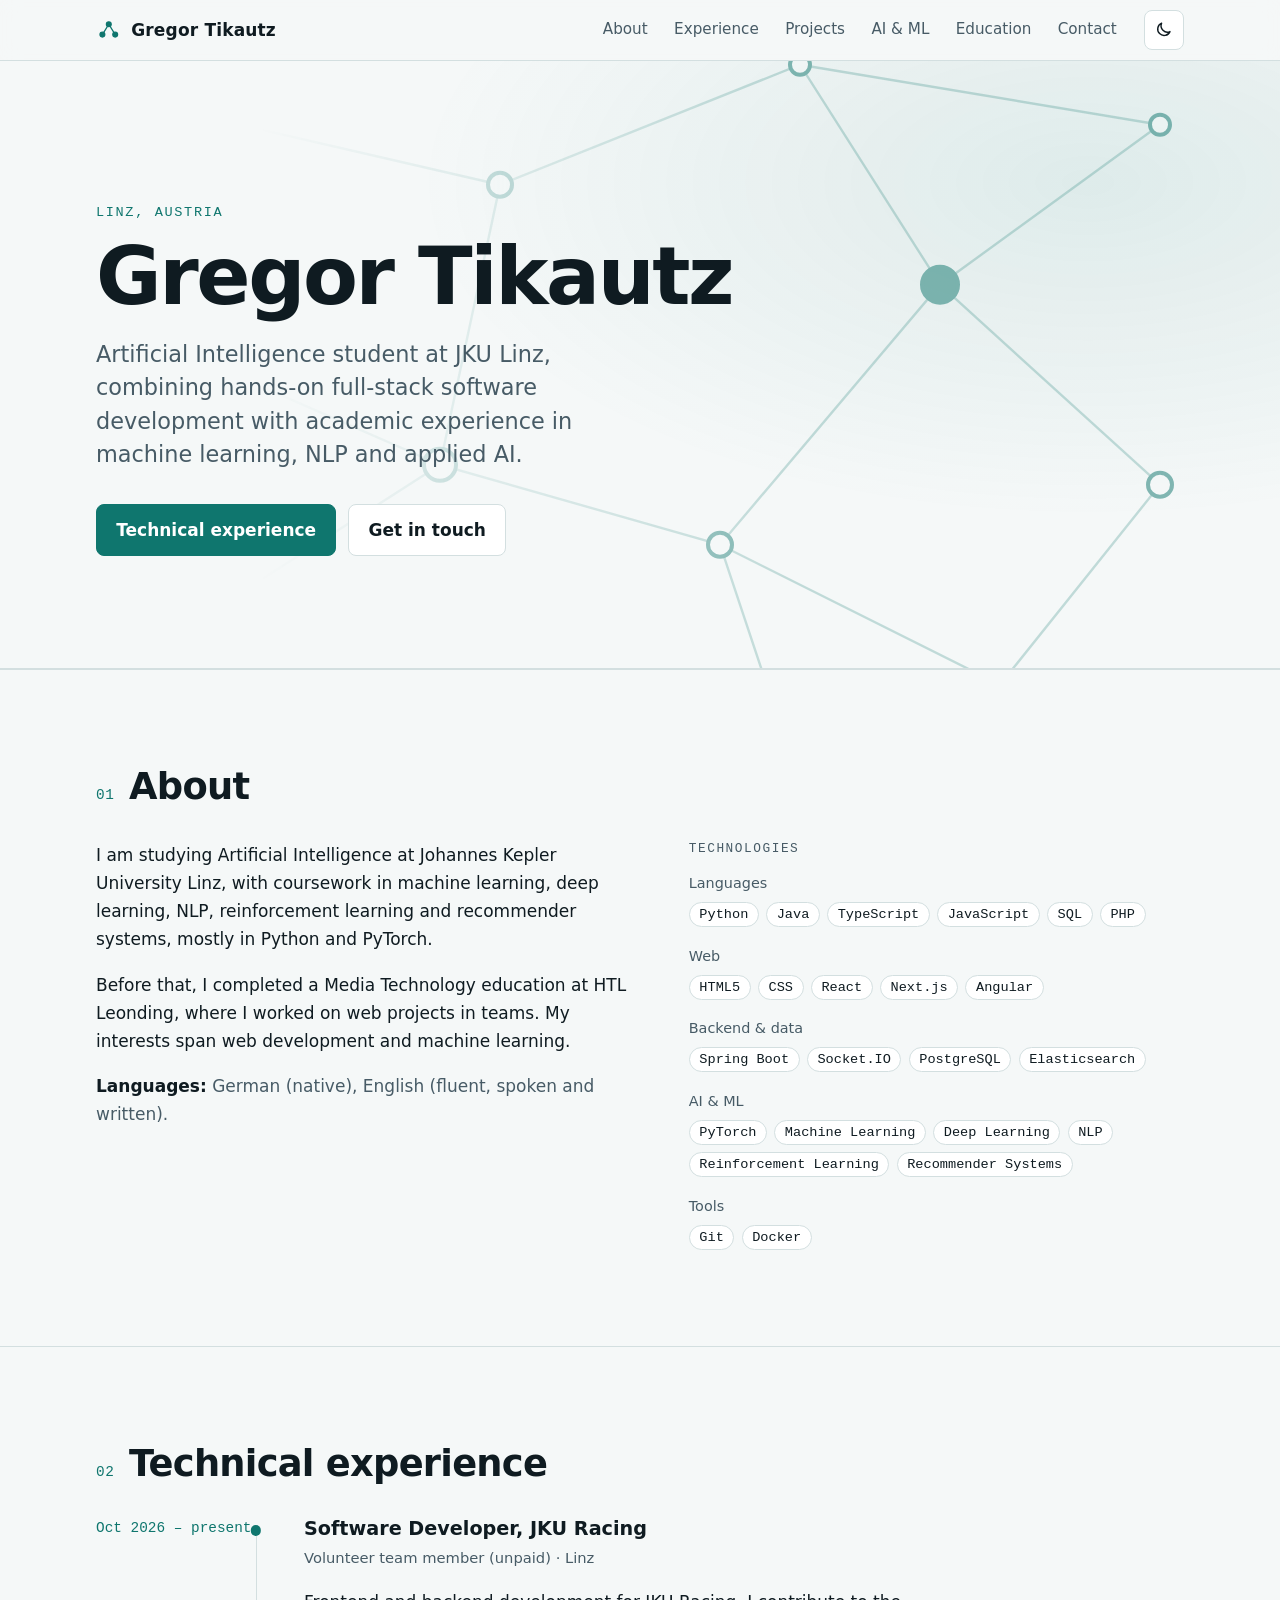
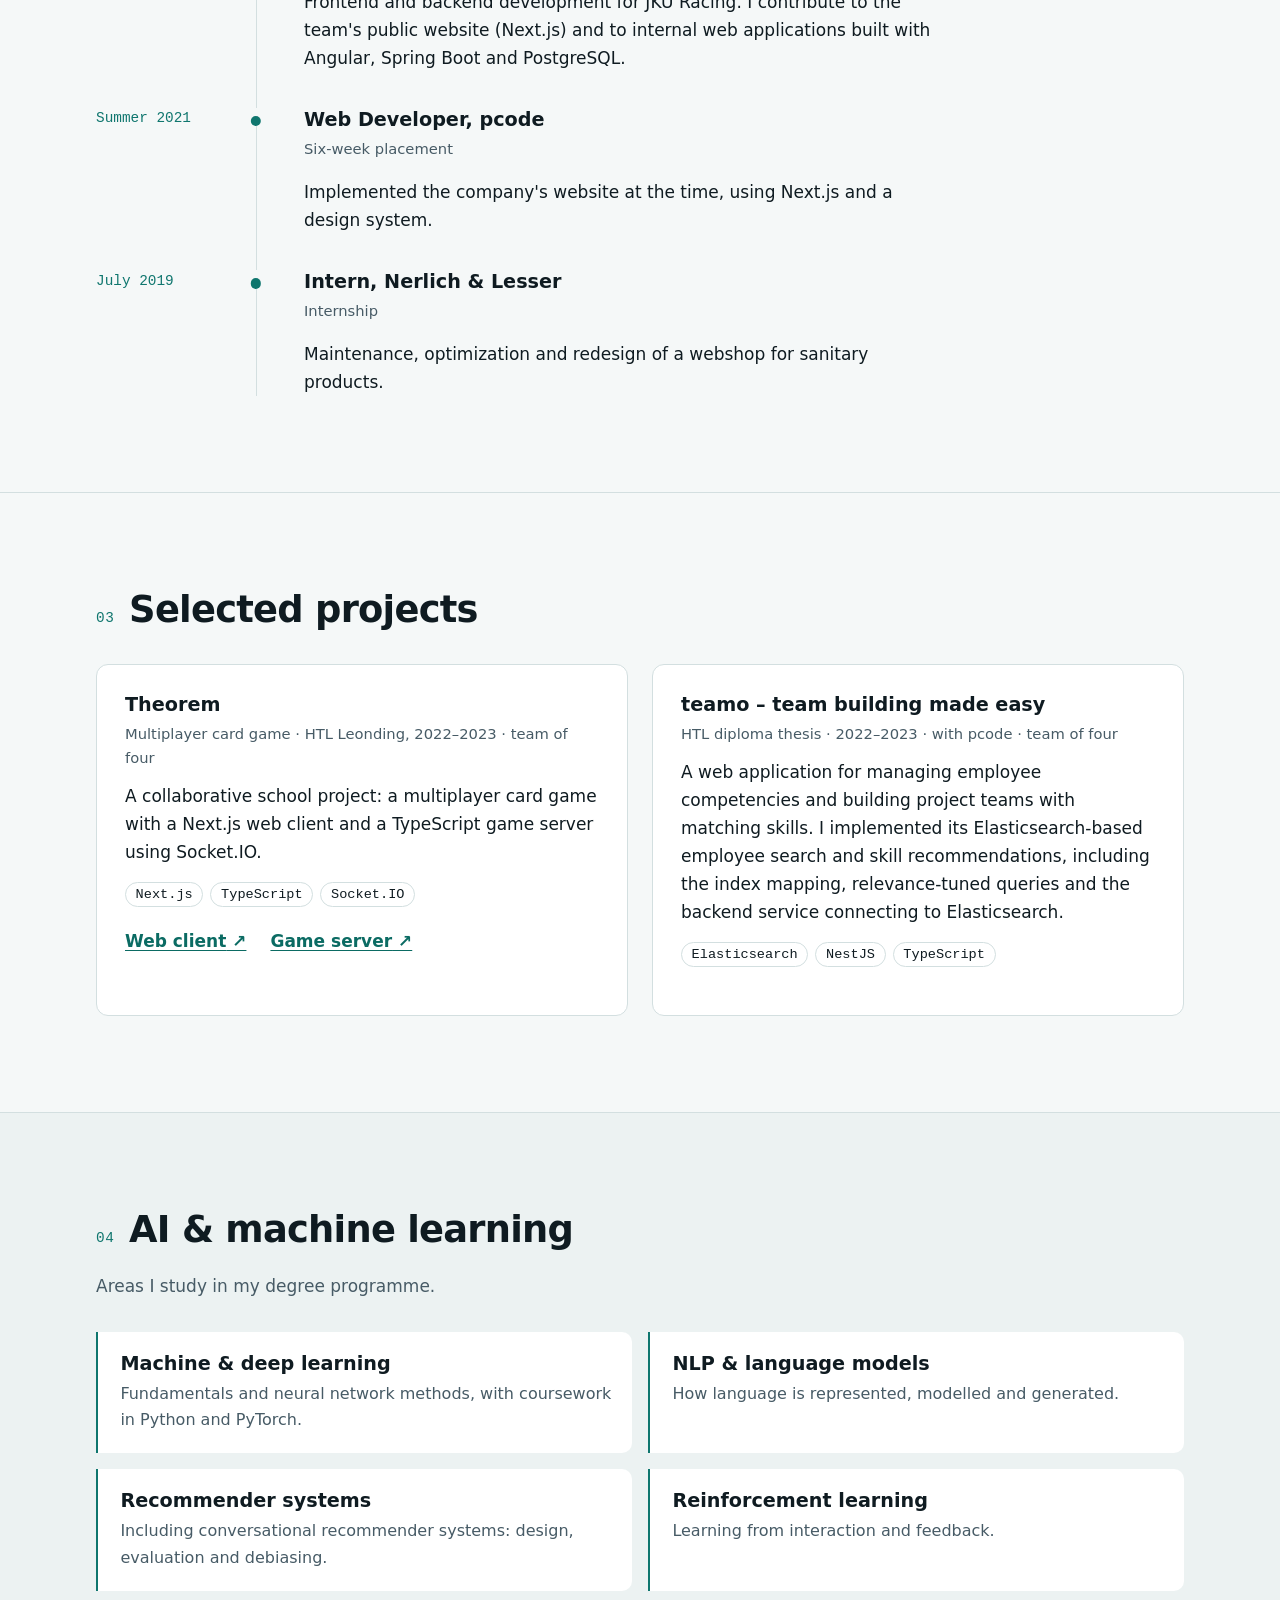
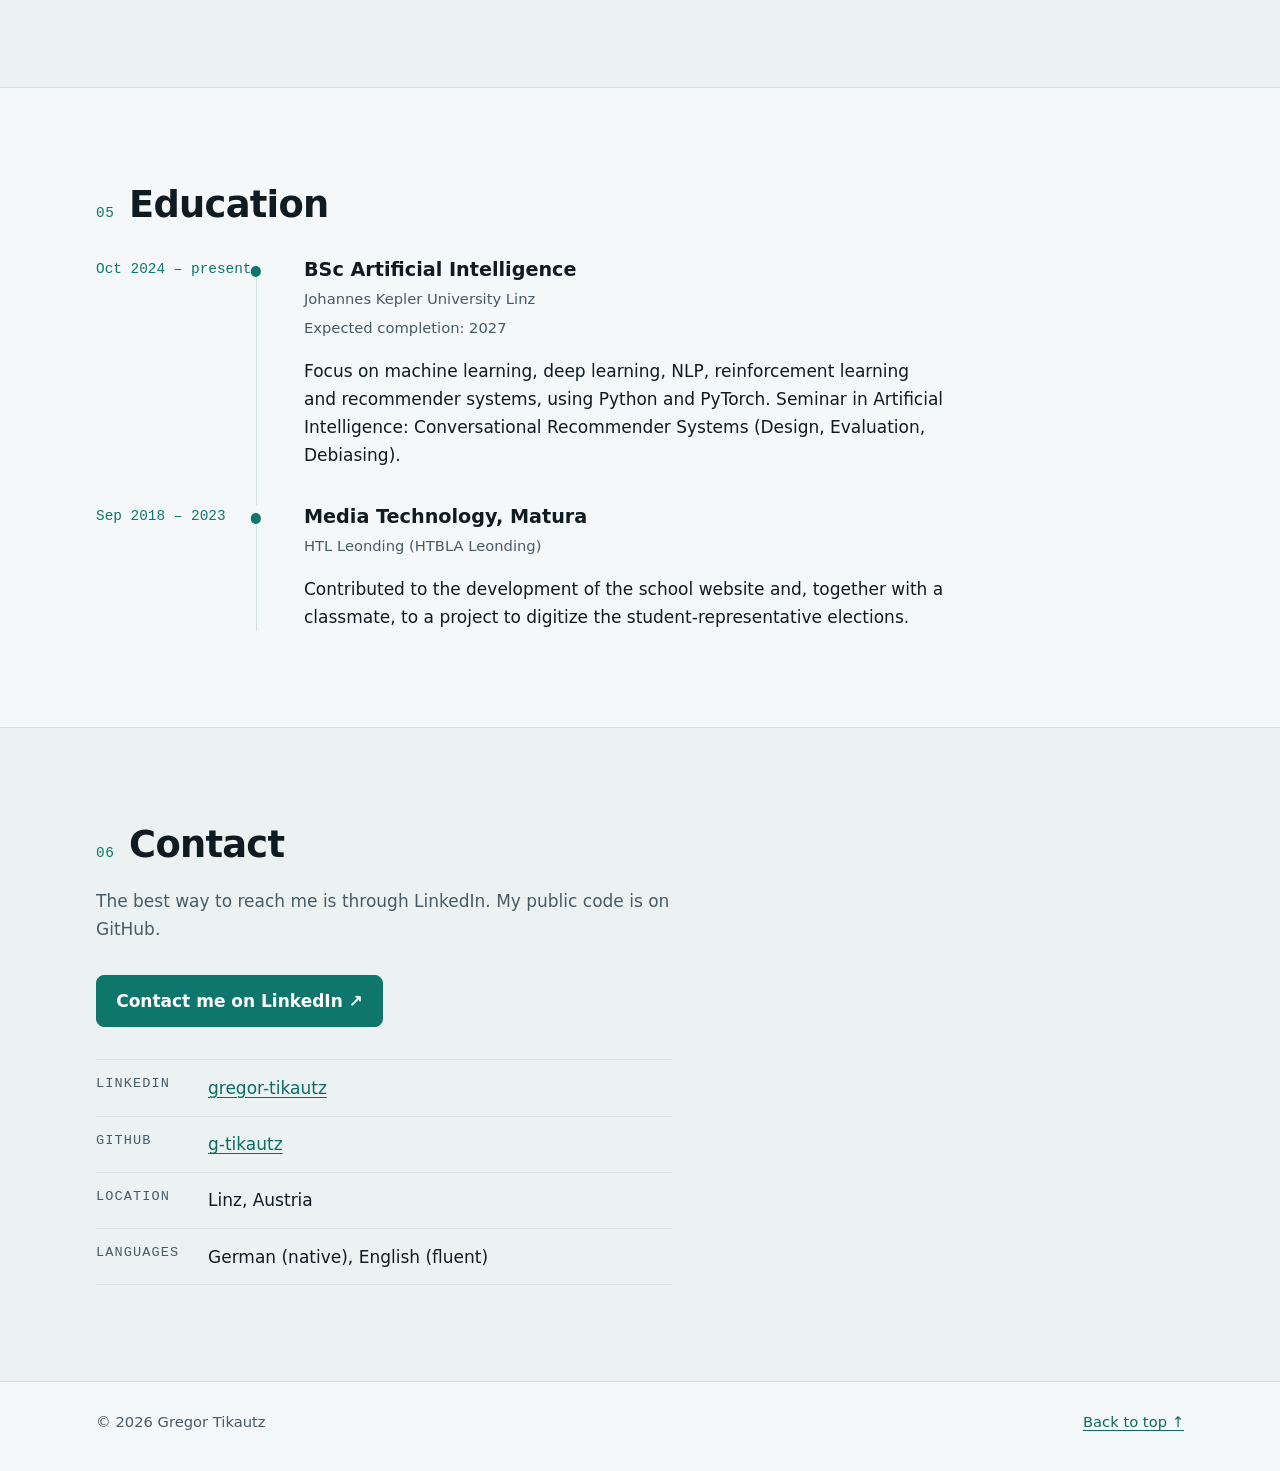
==== commit f8981851: "Add pcode placement and teamo diploma thesis Co-Authored-By: Claude Sonnet 5.5 <noreply@anthropic.co" ====
--- a/index.html
+++ b/index.html
@@ -90,7 +90,7 @@
             <dl>
               <div><dt>Languages</dt><dd><ul class="tags"><li>Python</li><li>Java</li><li>TypeScript</li><li>JavaScript</li><li>SQL</li><li>PHP</li></ul></dd></div>
               <div><dt>Web</dt><dd><ul class="tags"><li>HTML5</li><li>CSS</li><li>React</li><li>Next.js</li><li>Angular</li></ul></dd></div>
-              <div><dt>Backend &amp; data</dt><dd><ul class="tags"><li>Spring Boot</li><li>Socket.IO</li><li>PostgreSQL</li></ul></dd></div>
+              <div><dt>Backend &amp; data</dt><dd><ul class="tags"><li>Spring Boot</li><li>Socket.IO</li><li>PostgreSQL</li><li>Elasticsearch</li></ul></dd></div>
               <div><dt>AI &amp; ML</dt><dd><ul class="tags"><li>PyTorch</li><li>Machine Learning</li><li>Deep Learning</li><li>NLP</li><li>Reinforcement Learning</li><li>Recommender Systems</li></ul></dd></div>
               <div><dt>Tools</dt><dd><ul class="tags"><li>Git</li><li>Docker</li></ul></dd></div>
             </dl>
@@ -112,6 +112,14 @@
             </div>
           </li>
           <li>
+            <div class="when">Summer 2021</div>
+            <div class="what">
+              <h3>Web Developer, pcode</h3>
+              <p class="meta">Six-week placement</p>
+              <p>Implemented the company's website at the time, using Next.js and a design system.</p>
+            </div>
+          </li>
+          <li>
             <div class="when"><time datetime="2019-07">July 2019</time></div>
             <div class="what">
               <h3>Intern, Nerlich &amp; Lesser</h3>
@@ -126,6 +134,7 @@
     <section id="projects" aria-labelledby="proj-h">
       <div class="wrap">
         <h2 id="proj-h"><span class="num" aria-hidden="true">03</span>Selected projects</h2>
+        <div class="project-list">
         <article class="card project">
           <div class="card-head">
             <h3>Theorem</h3>
@@ -138,6 +147,15 @@
             <li><a href="https://github.com/g-tikautz/Theorem-socket-server" rel="noopener">Game server<span class="sr"> (GitHub repository)</span> ↗</a></li>
           </ul>
         </article>
+        <article class="card project">
+          <div class="card-head">
+            <h3>teamo – team building made easy</h3>
+            <p class="meta">HTL diploma thesis · 2022–2023 · with pcode · team of four</p>
+          </div>
+          <p>A web application for managing employee competencies and building project teams with matching skills. I implemented its Elasticsearch-based employee search and skill recommendations, including the index mapping, relevance-tuned queries and the backend service connecting to Elasticsearch.</p>
+          <ul class="tags"><li>Elasticsearch</li><li>NestJS</li><li>TypeScript</li></ul>
+        </article>
+        </div>
       </div>
     </section>
 
--- a/style.css
+++ b/style.css
@@ -149,3 +149,7 @@
 }
 .contact-cta { margin: 0 0 2rem; }
 .meta + .meta { margin-top: -.35rem; }
+
+.project-list { display: grid; gap: 1.5rem; grid-template-columns: repeat(auto-fit, minmax(min(100%, 20rem), 1fr)); }
+.project-list .card { max-width: none; }
+.card .note { margin: 0; font-size: .92rem; color: var(--muted); }
